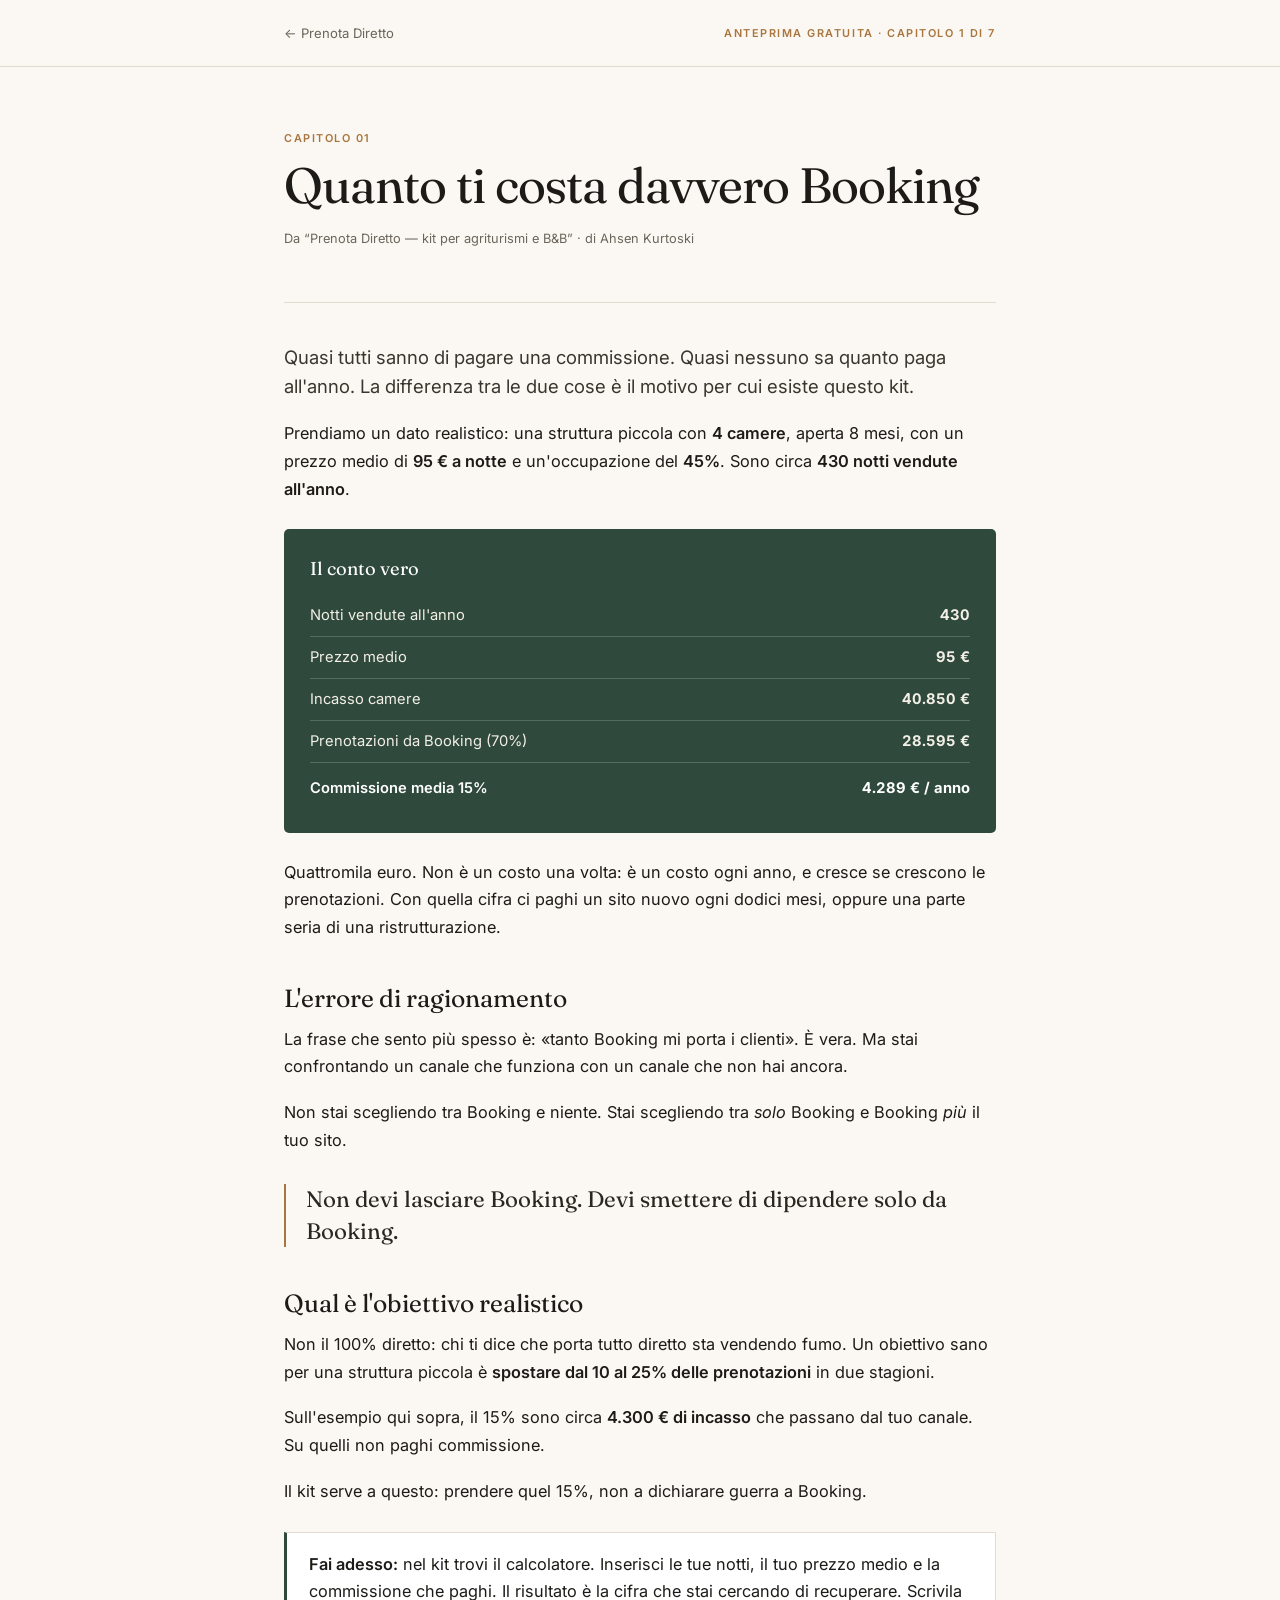
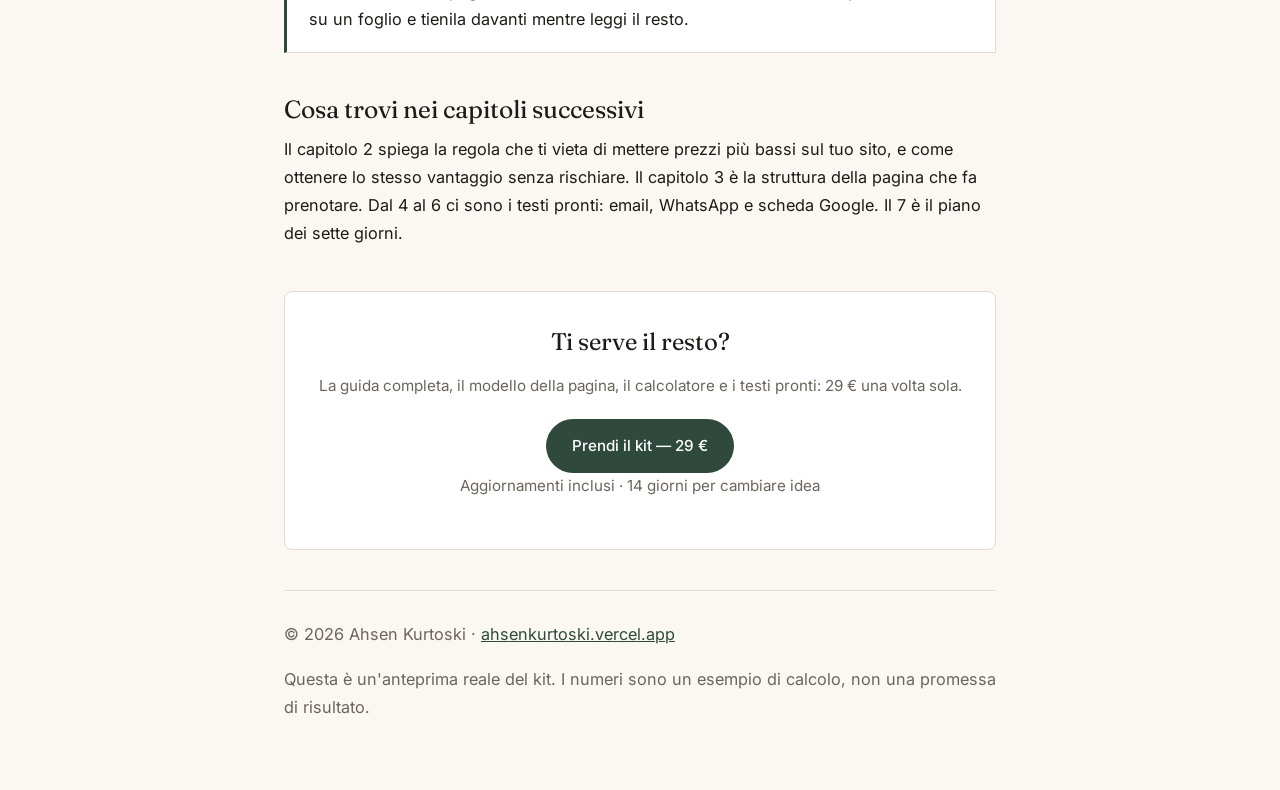
==== anteprima.html @ dee88e63 "Sito Prenota Diretto" ====
<!DOCTYPE html>
<html lang="it">
<head>
<meta charset="utf-8">
<link rel="icon" href="data:image/svg+xml,<svg xmlns='http://www.w3.org/2000/svg' viewBox='0 0 32 32'><rect width='32' height='32' rx='8' fill='%232F4A3C'/><text x='16' y='22' font-family='Georgia,serif' font-size='14' fill='%23FBF8F3' text-anchor='middle'>PD</text></svg>">
<meta name="viewport" content="width=device-width,initial-scale=1">
<title>Capitolo 1 — Quanto ti costa Booking | Prenota Diretto</title>
<meta name="description" content="Anteprima gratuita del kit Prenota Diretto: il calcolo di quanto lasci a Booking ogni anno, con un esempio su una struttura di quattro camere.">
<meta name="robots" content="index,follow">
<link rel="preconnect" href="https://fonts.googleapis.com">
<link rel="preconnect" href="https://fonts.gstatic.com" crossorigin>
<link href="https://fonts.googleapis.com/css2?family=Fraunces:ital,opsz,wght@0,9..144,300..700;1,9..144,300..700&family=Inter:wght@300;400;500;600&display=swap" rel="stylesheet">
<style>
:root{--bg:#FBF8F3;--ink:#1C1B18;--muted:#6B655C;--line:#E2DBD0;--forest:#2F4A3C;--brass:#A8763E;--paper:#fff}
*{box-sizing:border-box}
body{margin:0;background:var(--bg);color:var(--ink);font-family:Inter,system-ui,sans-serif;line-height:1.7;-webkit-font-smoothing:antialiased}
.wrap{max-width:760px;margin:0 auto;padding:0 24px}
a{color:var(--forest)}
.top{padding:22px 0;border-bottom:1px solid var(--line);font-size:.82rem}
.top-in{display:flex;justify-content:space-between;gap:16px;align-items:center;flex-wrap:wrap}
.top a{text-decoration:none;color:var(--muted)}
.top a:hover{color:var(--ink)}
.tag{font-size:.68rem;letter-spacing:.14em;text-transform:uppercase;color:var(--brass);font-weight:600}
header.head{padding:56px 0 34px;border-bottom:1px solid var(--line)}
h1{font-family:Fraunces,Georgia,serif;font-weight:400;font-size:clamp(2rem,4.6vw,3.1rem);line-height:1.08;letter-spacing:-.02em;margin:8px 0 0}
.meta{font-size:.8rem;color:var(--muted);margin-top:16px}
article{padding:40px 0 20px}
h2{font-family:Fraunces,Georgia,serif;font-weight:400;font-size:1.55rem;line-height:1.2;margin:42px 0 12px}
p{font-size:1.02rem;margin:0 0 18px}
.lead{font-size:1.16rem;color:#3A362F;line-height:1.6}
strong{font-weight:600}
.box{background:var(--paper);border:1px solid var(--line);border-left:3px solid var(--forest);padding:18px 22px;margin:26px 0;font-size:.95rem}
.box p:last-child{margin-bottom:0}
.calc{background:var(--forest);color:#F3EFE6;padding:24px 26px;border-radius:5px;margin:26px 0}
.calc h3{font-family:Fraunces,serif;font-weight:400;font-size:1.15rem;margin:0 0 10px;color:#fff}
.calc .row{display:flex;justify-content:space-between;gap:16px;padding:8px 0;border-bottom:1px solid rgba(255,255,255,.18);font-size:.92rem}
.calc .row:last-child{border-bottom:none;padding-top:13px;font-weight:600;color:#fff}
.calc .row b{font-variant-numeric:tabular-nums;white-space:nowrap}
.q{font-family:Fraunces,Georgia,serif;font-size:1.4rem;line-height:1.4;border-left:2px solid var(--brass);padding-left:20px;margin:30px 0;color:#2A2721}
.cta{background:var(--paper);border:1px solid var(--line);border-radius:8px;padding:30px;margin:44px 0 20px;text-align:center}
.cta h3{font-family:Fraunces,serif;font-weight:400;font-size:1.5rem;margin:0 0 10px}
.cta p{font-size:.95rem;color:var(--muted);margin:0 0 20px}
.btn{display:inline-flex;align-items:center;justify-content:center;background:var(--forest);color:#fff;padding:14px 26px;border-radius:999px;font-weight:500;font-size:.95rem;text-decoration:none}
.btn:hover{background:#253B30}
.small{font-size:.78rem;color:var(--muted);margin-top:12px}
footer{border-top:1px solid var(--line);padding:30px 0 50px;font-size:.8rem;color:var(--muted)}
@media(max-width:560px){.calc{padding:20px}article{padding-top:30px}header.head{padding:38px 0 26px}}
</style>
</head>
<body>

<div class="top">
  <div class="wrap top-in">
    <a href="index.html">← Prenota Diretto</a>
    <span class="tag">Anteprima gratuita · Capitolo 1 di 7</span>
  </div>
</div>

<div class="wrap">
  <header class="head">
    <span class="tag">Capitolo 01</span>
    <h1>Quanto ti costa davvero Booking</h1>
    <p class="meta">Da “Prenota Diretto — kit per agriturismi e B&amp;B” · di Ahsen Kurtoski</p>
  </header>

  <article>
    <p class="lead">Quasi tutti sanno di pagare una commissione. Quasi nessuno sa quanto paga all'anno. La differenza tra le due cose è il motivo per cui esiste questo kit.</p>

    <p>Prendiamo un dato realistico: una struttura piccola con <strong>4 camere</strong>, aperta 8 mesi, con un prezzo medio di <strong>95 € a notte</strong> e un'occupazione del <strong>45%</strong>. Sono circa <strong>430 notti vendute all'anno</strong>.</p>

    <div class="calc">
      <h3>Il conto vero</h3>
      <div class="row"><span>Notti vendute all'anno</span><b>430</b></div>
      <div class="row"><span>Prezzo medio</span><b>95 €</b></div>
      <div class="row"><span>Incasso camere</span><b>40.850 €</b></div>
      <div class="row"><span>Prenotazioni da Booking (70%)</span><b>28.595 €</b></div>
      <div class="row"><span>Commissione media 15%</span><b>4.289 € / anno</b></div>
    </div>

    <p>Quattromila euro. Non è un costo una volta: è un costo ogni anno, e cresce se crescono le prenotazioni. Con quella cifra ci paghi un sito nuovo ogni dodici mesi, oppure una parte seria di una ristrutturazione.</p>

    <h2>L'errore di ragionamento</h2>
    <p>La frase che sento più spesso è: «tanto Booking mi porta i clienti». È vera. Ma stai confrontando un canale che funziona con un canale che non hai ancora.</p>

    <p>Non stai scegliendo tra Booking e niente. Stai scegliendo tra <em>solo</em> Booking e Booking <em>più</em> il tuo sito.</p>

    <p class="q">Non devi lasciare Booking. Devi smettere di dipendere solo da Booking.</p>

    <h2>Qual è l'obiettivo realistico</h2>
    <p>Non il 100% diretto: chi ti dice che porta tutto diretto sta vendendo fumo. Un obiettivo sano per una struttura piccola è <strong>spostare dal 10 al 25% delle prenotazioni</strong> in due stagioni.</p>

    <p>Sull'esempio qui sopra, il 15% sono circa <strong>4.300 € di incasso</strong> che passano dal tuo canale. Su quelli non paghi commissione.</p>

    <p>Il kit serve a questo: prendere quel 15%, non a dichiarare guerra a Booking.</p>

    <div class="box">
      <p><strong>Fai adesso:</strong> nel kit trovi il calcolatore. Inserisci le tue notti, il tuo prezzo medio e la commissione che paghi. Il risultato è la cifra che stai cercando di recuperare. Scrivila su un foglio e tienila davanti mentre leggi il resto.</p>
    </div>

    <h2>Cosa trovi nei capitoli successivi</h2>
    <p>Il capitolo 2 spiega la regola che ti vieta di mettere prezzi più bassi sul tuo sito, e come ottenere lo stesso vantaggio senza rischiare. Il capitolo 3 è la struttura della pagina che fa prenotare. Dal 4 al 6 ci sono i testi pronti: email, WhatsApp e scheda Google. Il 7 è il piano dei sette giorni.</p>

    <div class="cta">
      <h3>Ti serve il resto?</h3>
      <p>La guida completa, il modello della pagina, il calcolatore e i testi pronti: 29 € una volta sola.</p>
      <a class="btn" href="index.html#ordina">Prendi il kit — 29 €</a>
      <p class="small">Aggiornamenti inclusi · 14 giorni per cambiare idea</p>
    </div>
  </article>

  <footer>
    <p>© <span id="y">2026</span> Ahsen Kurtoski · <a href="https://ahsenkurtoski.vercel.app" target="_blank" rel="noopener">ahsenkurtoski.vercel.app</a></p>
    <p>Questa è un'anteprima reale del kit. I numeri sono un esempio di calcolo, non una promessa di risultato.</p>
  </footer>
</div>

<script>document.getElementById("y").textContent = new Date().getFullYear();</script>
</body>
</html>
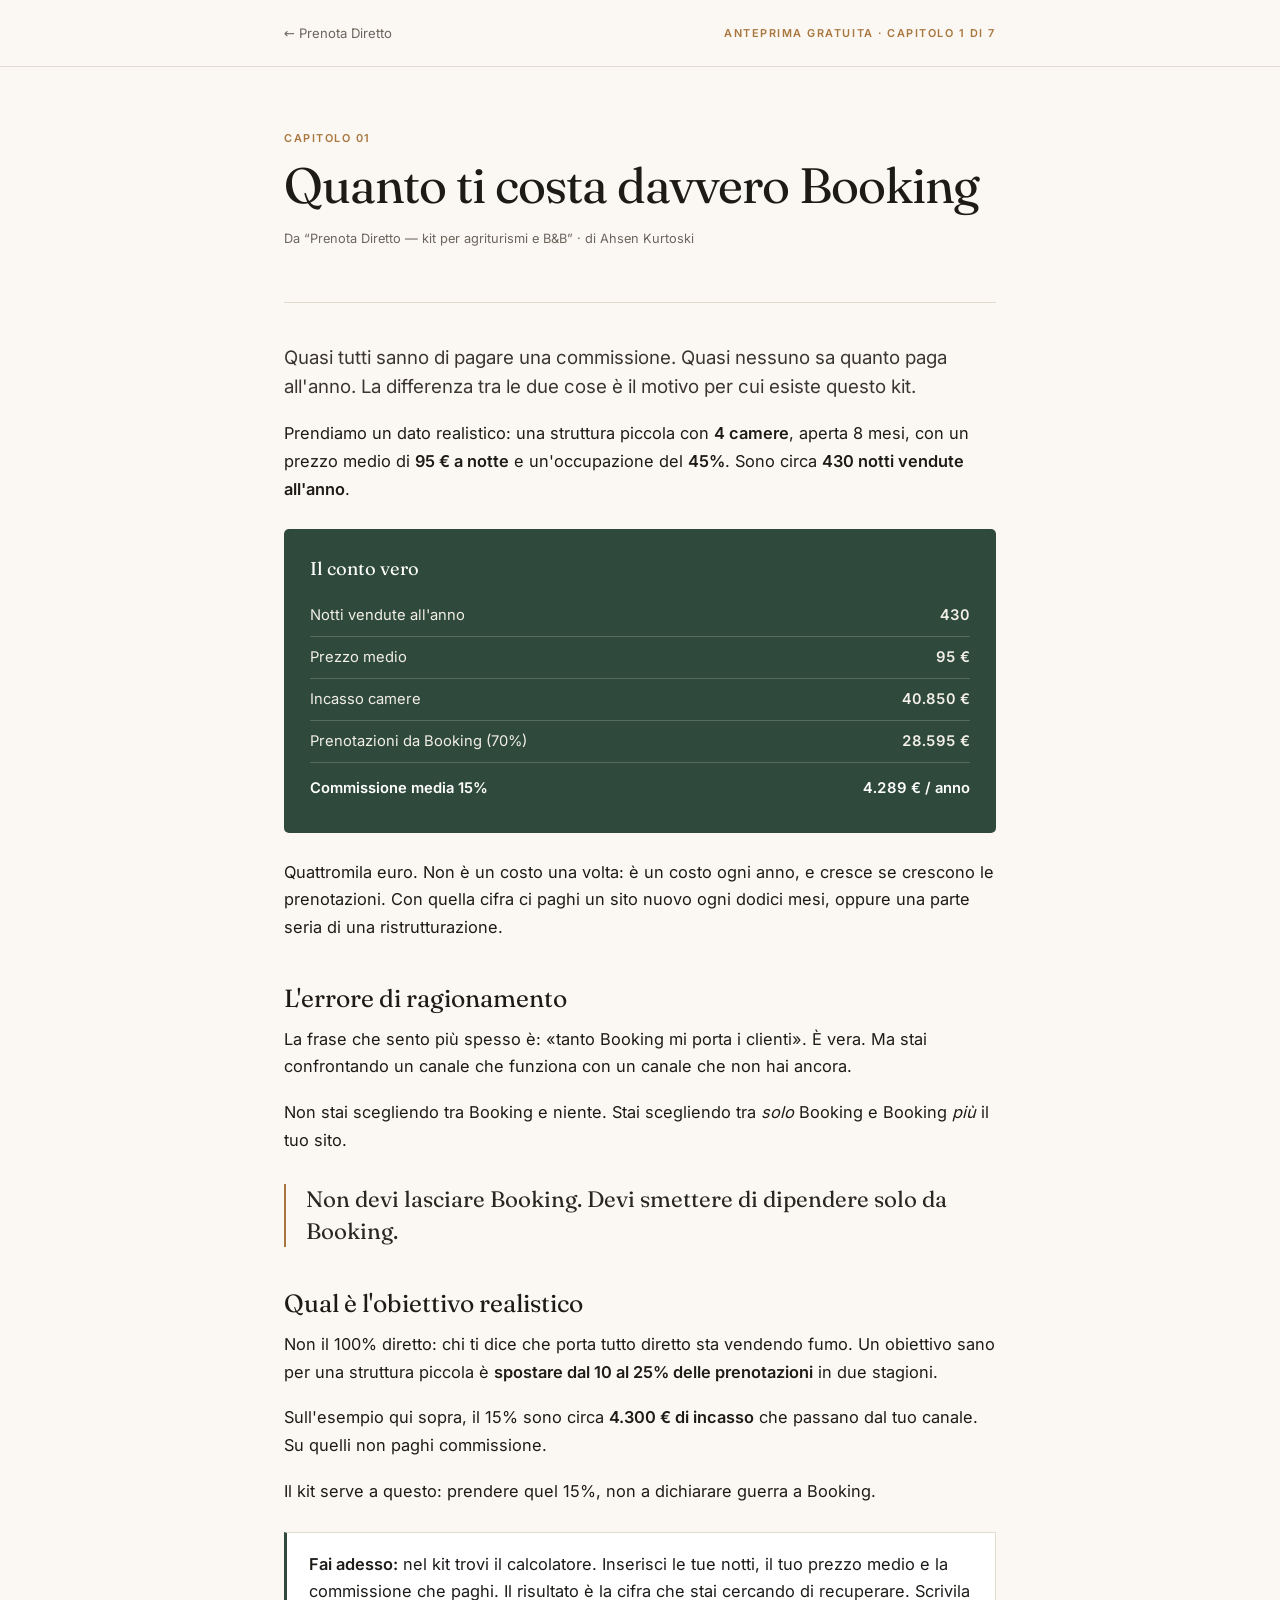
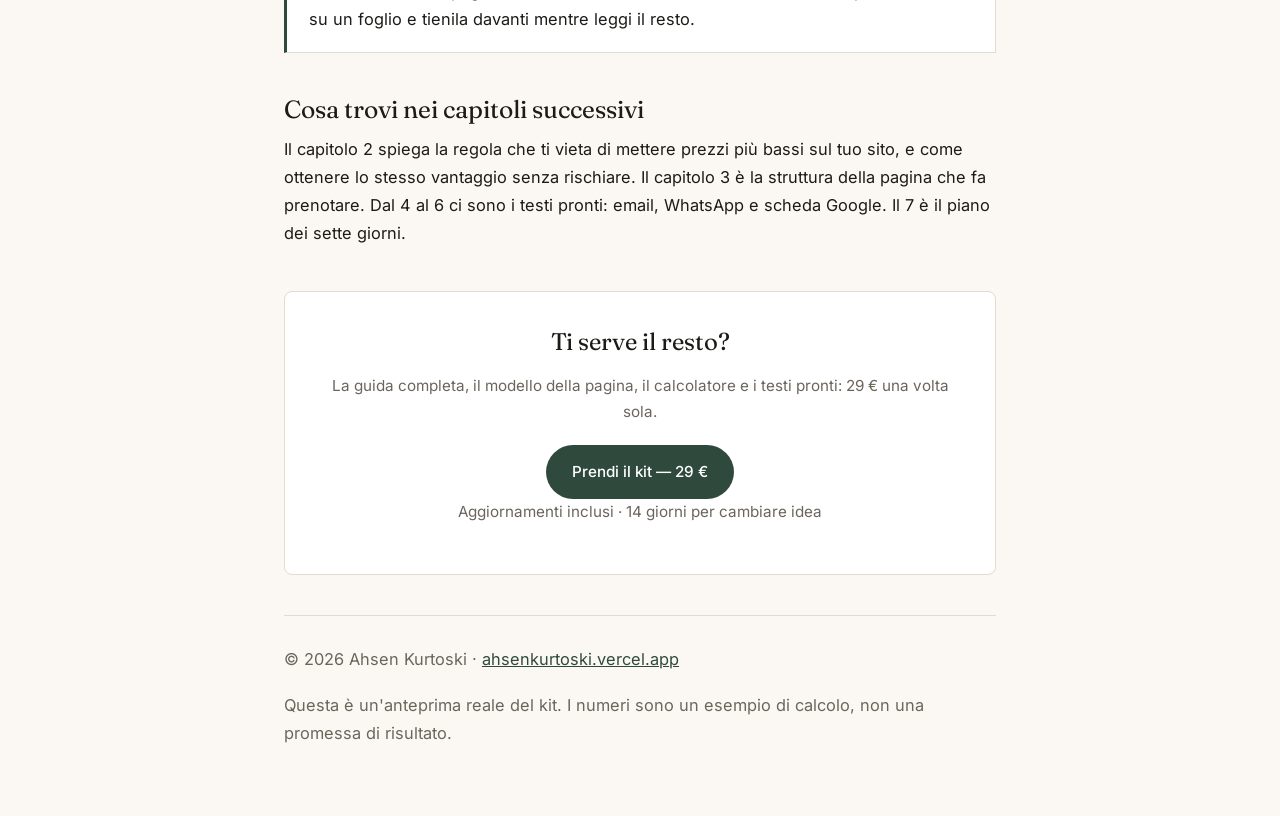
==== commit 7a749e55: "Aggiorna sito" ====
--- a/anteprima.html
+++ b/anteprima.html
@@ -7,9 +7,7 @@
 <title>Capitolo 1 — Quanto ti costa Booking | Prenota Diretto</title>
 <meta name="description" content="Anteprima gratuita del kit Prenota Diretto: il calcolo di quanto lasci a Booking ogni anno, con un esempio su una struttura di quattro camere.">
 <meta name="robots" content="index,follow">
-<link rel="preconnect" href="https://fonts.googleapis.com">
-<link rel="preconnect" href="https://fonts.gstatic.com" crossorigin>
-<link href="https://fonts.googleapis.com/css2?family=Fraunces:ital,opsz,wght@0,9..144,300..700;1,9..144,300..700&family=Inter:wght@300;400;500;600&display=swap" rel="stylesheet">
+<link rel="stylesheet" href="fonts.css">
 <style>
 :root{--bg:#FBF8F3;--ink:#1C1B18;--muted:#6B655C;--line:#E2DBD0;--forest:#2F4A3C;--brass:#A8763E;--paper:#fff}
 *{box-sizing:border-box}
--- a/fonts.css
+++ b/fonts.css
@@ -0,0 +1,2 @@
+@font-face{font-family:'Inter';font-style:normal;font-weight:300 600;font-display:swap;src:url(fonts/inter.woff2) format('woff2')}
+@font-face{font-family:'Fraunces';font-style:normal;font-weight:300 700;font-display:swap;src:url(fonts/fraunces.woff2) format('woff2')}
